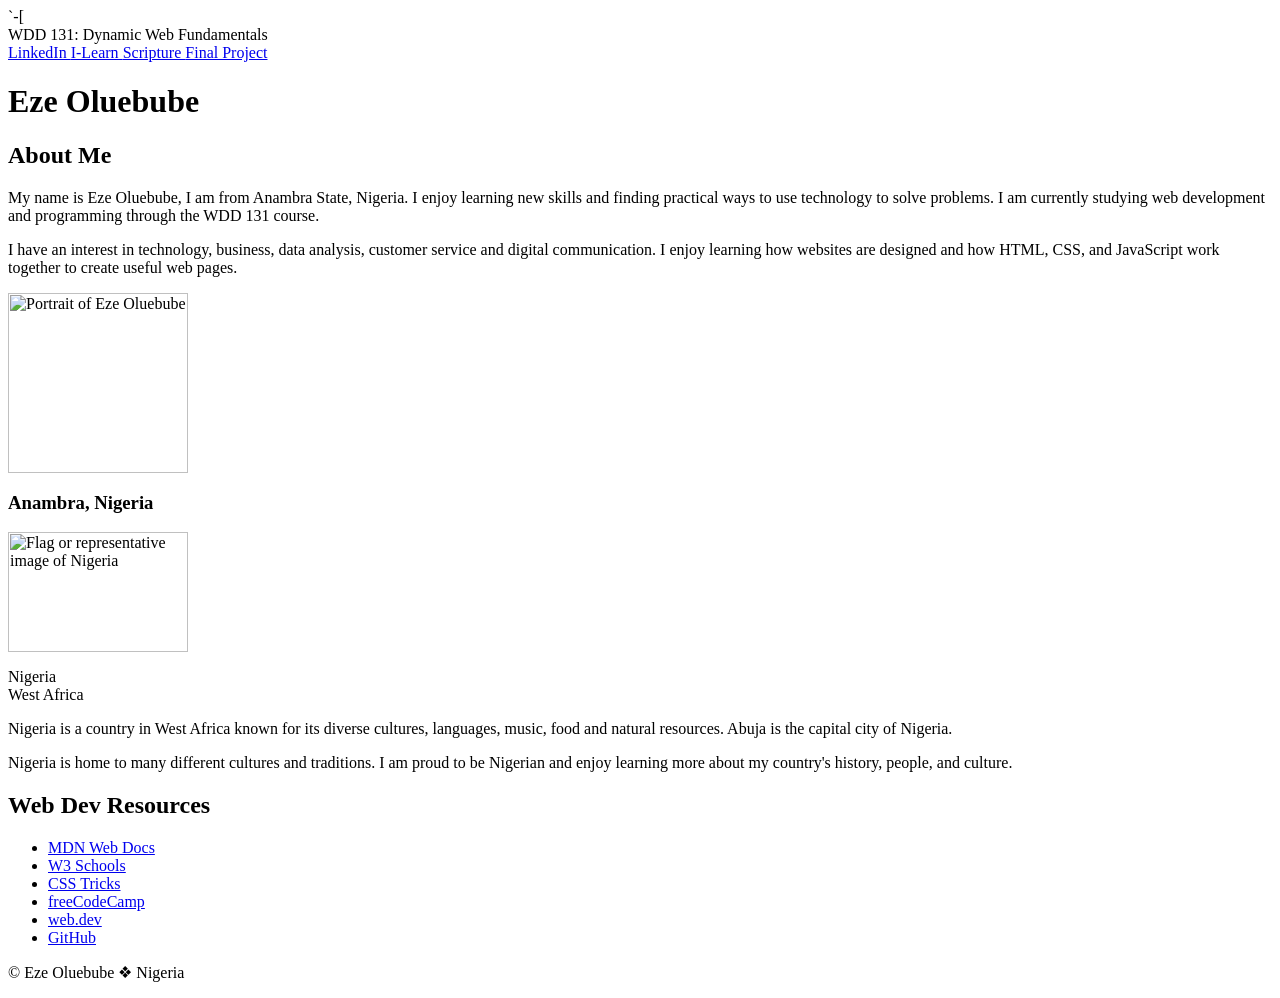
==== project/index.html @ 1045a194 "added index, destination, culture" ====
`-[<!DOCTYPE html>
<html lang="en">
<head>
    <meta charset="UTF-8">
    <meta name="viewport" content="width=device-width, initial-scale=1.0">

    <title>WDD 131 – Dynamic Web Fundamentals</title>

    <meta name="description"
        content="WDD 131 – Dynamic Web Fundamentals home page for Eze Oluebube, featuring information about web development, Nigeria, and useful web development resources.">

    <meta name="author" content="Eze Oluebube">

    <link rel="stylesheet" href="styles/base.css">

    <link rel="preconnect" href="https://fonts.googleapis.com">
    <link rel="preconnect" href="https://fonts.gstatic.com" crossorigin>
    <link href="https://fonts.googleapis.com/css2?family=Montserrat:wght@400;500;600;700&family=Roboto:wght@400;500&display=swap"
        rel="stylesheet">

    <script src="scripts/getdates.js" defer></script>
</head>

<body>

    <header>
        <span id="course-title">WDD 131: Dynamic Web Fundamentals</span>

        <nav>
            <a href="https://www.linkedin.com/in/ezeoluebube/"
                target="_blank"
                rel="noopener noreferrer">
                LinkedIn
            </a>

            <a href="https://byupw.instructure.com/"
                target="_blank"
                rel="noopener noreferrer">
                I-Learn
            </a>

            <a href="https://www.churchofjesuschrist.org/study/scriptures"
                target="_blank"
                rel="noopener noreferrer">
                Scripture
            </a>

            <a href="#">
                Final Project
            </a>
        </nav>
    </header>

    <main>

        <h1>Eze Oluebube</h1>

        <div class="cards">

            <!-- ABOUT ME CARD -->
            <section class="card about-card">

                <h2>About Me</h2>

                <div class="about-top">

                    <div class="about-text">
                        <p>
                            My name is Eze Oluebube, I am from Anambra State,
                            Nigeria. I enjoy learning new skills and finding
                            practical ways to use technology to solve problems.
                            I am currently studying web development and
                            programming through the WDD 131 course.
                        </p>

                        <p>
                            I have an interest in technology, business, data
                            analysis, customer service and digital communication.
                            I enjoy learning how websites are designed and how
                            HTML, CSS, and JavaScript work together to create
                            useful web pages.
                        </p>
                    </div>

                    <img class="profile-image"
                        src="images/profile.jpg"
                        alt="Portrait of Eze Oluebube"
                        width="180"
                        height="180">
                </div>

                <div class="location">

                    <h3>Anambra, Nigeria</h3>

                    <div class="location-content">

                        <div class="flag-area">
                            <img src="images/nigeria.jpg"
                                alt="Flag or representative image of Nigeria"
                                width="180"
                                height="120">

                            <p class="caption">
                                Nigeria<br>
                                West Africa
                            </p>
                        </div>

                        <div class="location-text">
                            <p>
                                Nigeria is a country in West Africa known for
                                its diverse cultures, languages, music, food
                                and natural resources. Abuja is the capital
                                city of Nigeria.
                            </p>

                            <p>
                                Nigeria is home to many different cultures and
                                traditions. I am proud to be Nigerian and enjoy
                                learning more about my country's history,
                                people, and culture.
                            </p>
                        </div>

                    </div>

                </div>

            </section>
            
            <section class="card resources-card">

                <h2>Web Dev Resources</h2>

                <div class="resources-content">
                    <ul>
                        <li>
                            <a href="https://developer.mozilla.org/"
                                target="_blank"
                                rel="noopener noreferrer">
                                MDN Web Docs
                            </a>
                        </li>

                        <li>
                            <a href="https://www.w3schools.com/"
                                target="_blank"
                                rel="noopener noreferrer">
                                W3 Schools
                            </a>
                        </li>

                        <li>
                            <a href="https://css-tricks.com/"
                                target="_blank"
                                rel="noopener noreferrer">
                                CSS Tricks
                            </a>
                        </li>

                        <li>
                            <a href="https://www.freecodecamp.org/"
                                target="_blank"
                                rel="noopener noreferrer">
                                freeCodeCamp
                            </a>
                        </li>

                        <li>
                            <a href="https://web.dev/"
                                target="_blank"
                                rel="noopener noreferrer">
                                web.dev
                            </a>
                        </li>

                        <li>
                            <a href="https://github.com/"
                                target="_blank"
                                rel="noopener noreferrer">
                                GitHub
                            </a>
                        </li>
                    </ul>
                </div>

            </section>

        </div>

    </main>

    <footer>

        <p>
            &copy;<span id="currentyear"></span>
            Eze Oluebube ❖ Nigeria
        </p>

        <p id="lastModified"></p>

    </footer>

</body>
</html>
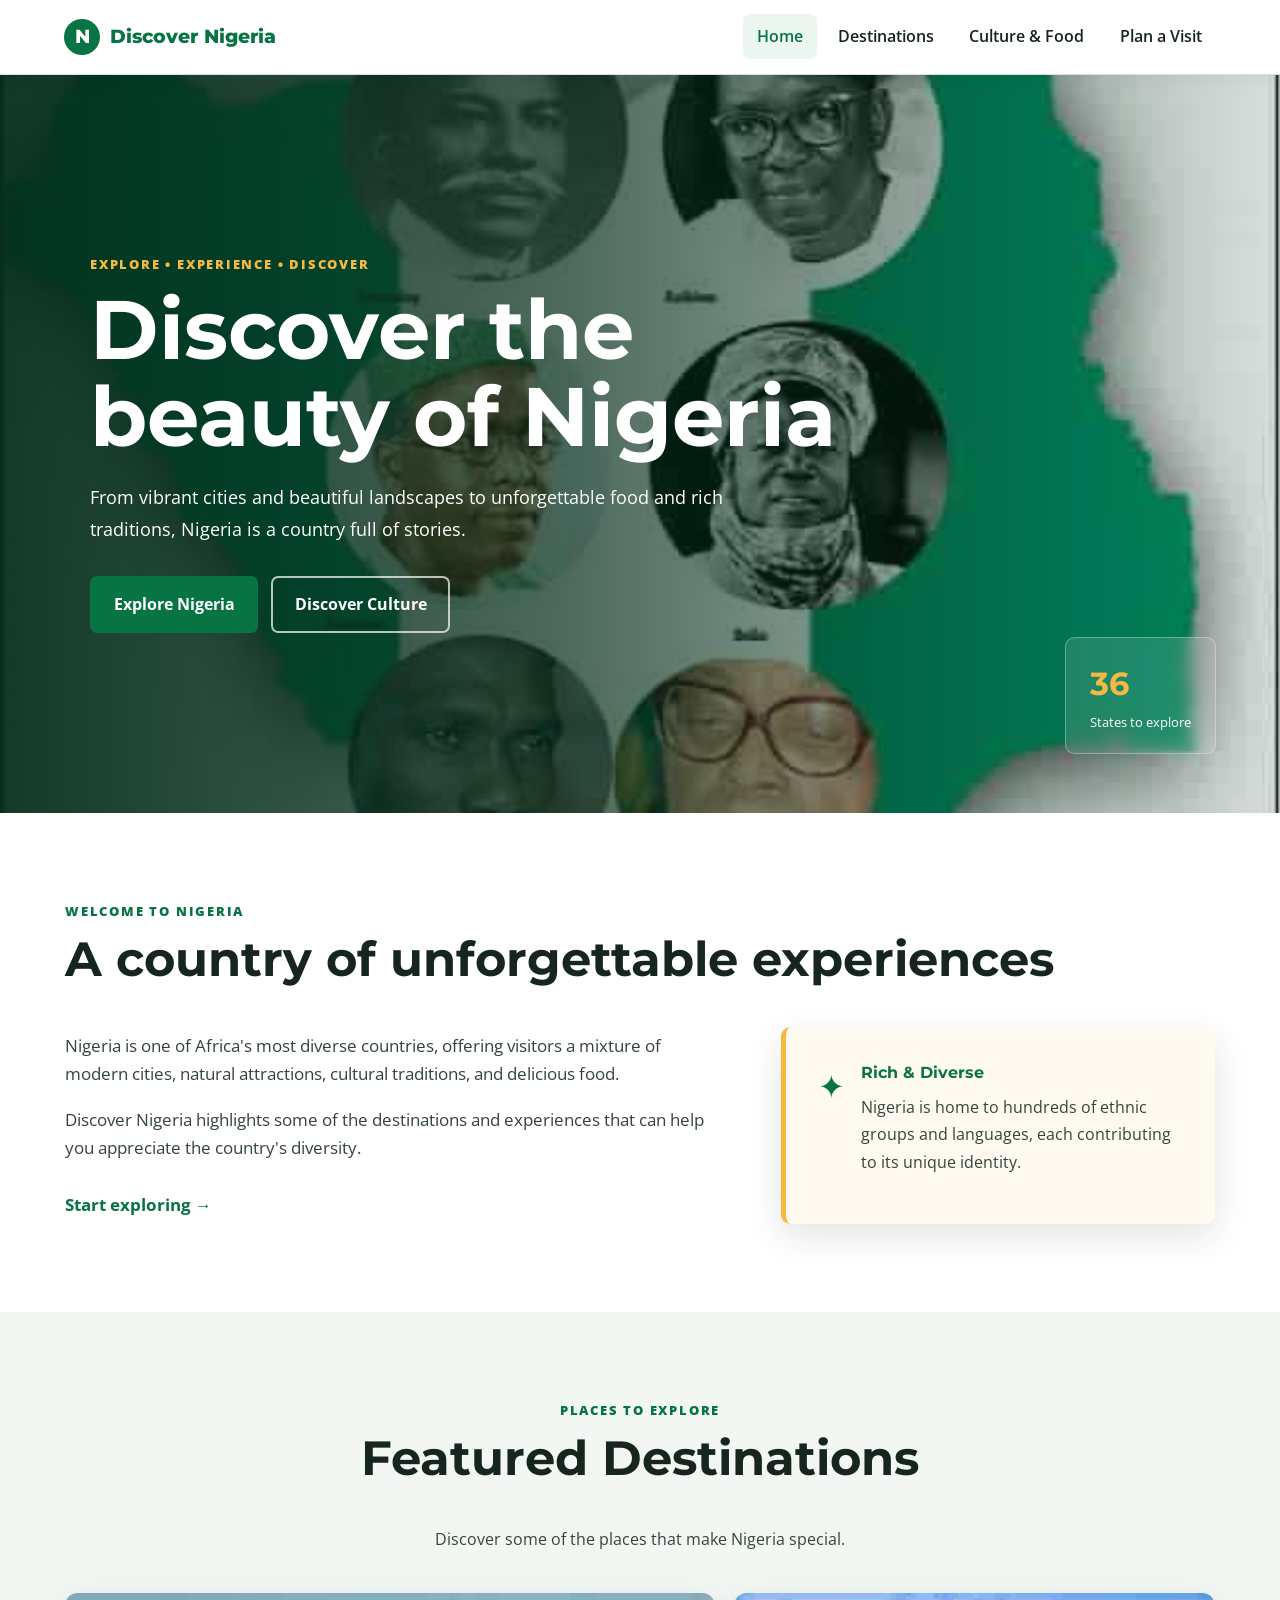
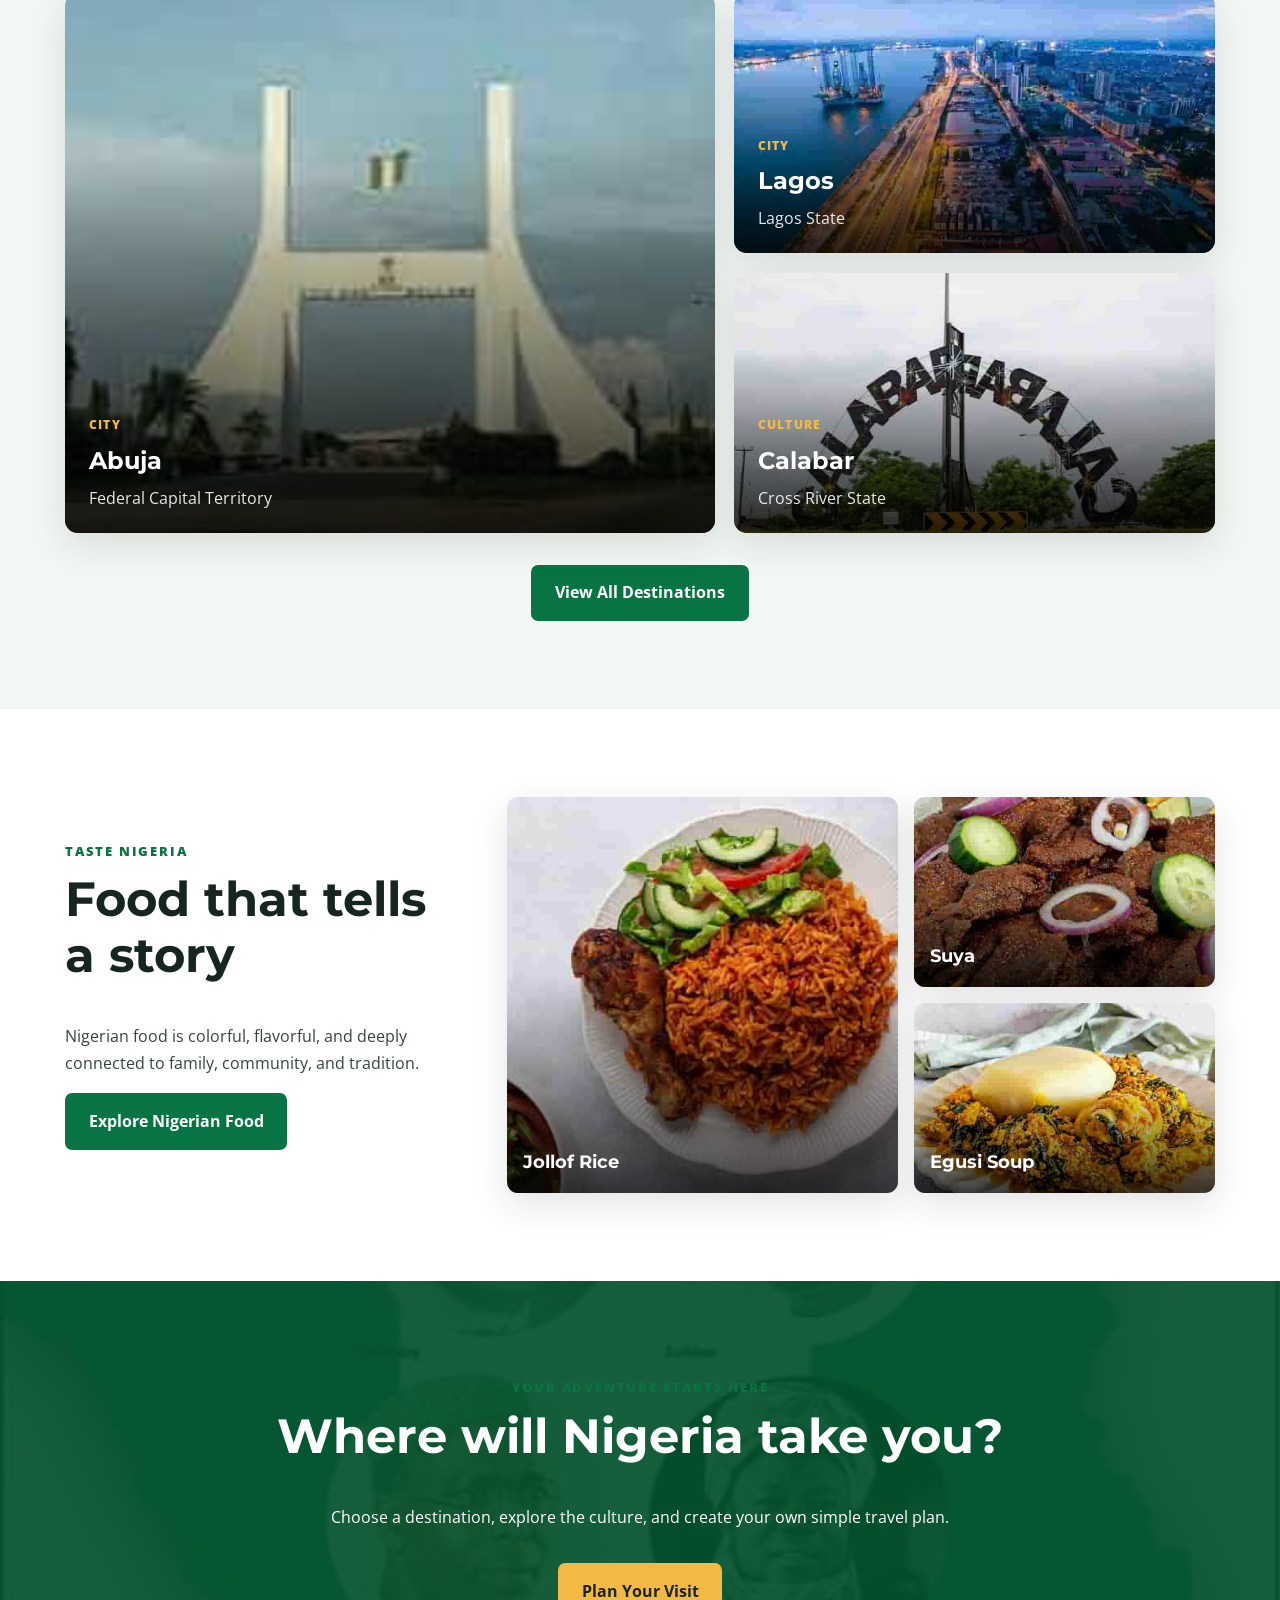
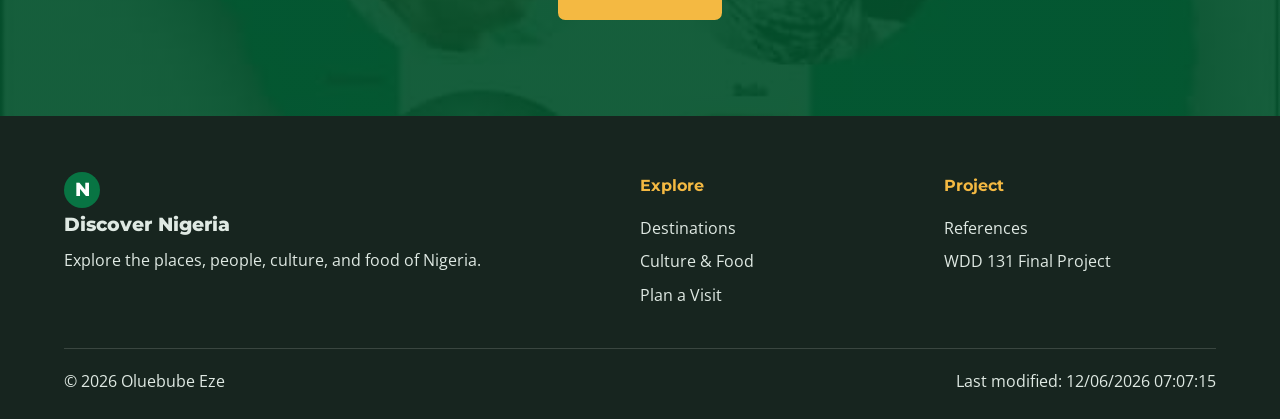
==== commit 0005a3ce: "moved files to project" ====
--- a/project/index.html
+++ b/project/index.html
@@ -1,206 +1,204 @@
-    `-[<!DOCTYPE html>
+<!DOCTYPE html>
 <html lang="en">
 <head>
     <meta charset="UTF-8">
     <meta name="viewport" content="width=device-width, initial-scale=1.0">
-
-    <title>WDD 131 – Dynamic Web Fundamentals</title>
-
-    <meta name="description"
-        content="WDD 131 – Dynamic Web Fundamentals home page for Eze Oluebube, featuring information about web development, Nigeria, and useful web development resources.">
-
-    <meta name="author" content="Eze Oluebube">
-
-    <link rel="stylesheet" href="styles/base.css">
+    <meta name="description" content="Discover Nigeria through beautiful destinations, culture, food, and travel experiences.">
+    <meta name="author" content="Oluebube Eze">
+    <title>Discover Nigeria | Home</title>
 
     <link rel="preconnect" href="https://fonts.googleapis.com">
     <link rel="preconnect" href="https://fonts.gstatic.com" crossorigin>
-    <link href="https://fonts.googleapis.com/css2?family=Montserrat:wght@400;500;600;700&family=Roboto:wght@400;500&display=swap"
-        rel="stylesheet">
-
-    <script src="scripts/getdates.js" defer></script>
+    <link href="https://fonts.googleapis.com/css2?family=Montserrat:wght@600;700;800&family=Open+Sans:wght@400;600&display=swap" rel="stylesheet">
+
+    <link rel="stylesheet" href="styles/project.css">
+    <script src="scripts/project.js" defer></script>
 </head>
 
 <body>
-
-    <header>
-        <span id="course-title">WDD 131: Dynamic Web Fundamentals</span>
-
-        <nav>
-            <a href="https://www.linkedin.com/in/ezeoluebube/"
-                target="_blank"
-                rel="noopener noreferrer">
-                LinkedIn
-            </a>
-
-            <a href="https://byupw.instructure.com/"
-                target="_blank"
-                rel="noopener noreferrer">
-                I-Learn
-            </a>
-
-            <a href="https://www.churchofjesuschrist.org/study/scriptures"
-                target="_blank"
-                rel="noopener noreferrer">
-                Scripture
-            </a>
-
-            <a href="#">
-                Final Project
-            </a>
+    <header class="site-header">
+        <a class="logo" href="index.html">
+            <span class="logo-mark">N</span>
+            <span>Discover Nigeria</span>
+        </a>
+
+        <button class="menu-button" type="button" aria-label="Open navigation menu" aria-expanded="false">
+            ☰
+        </button>
+
+        <nav class="site-nav" aria-label="Main navigation">
+            <a class="active" href="index.html">Home</a>
+            <a href="destinations.html">Destinations</a>
+            <a href="culture.html">Culture & Food</a>
+            <a href="contact.html">Plan a Visit</a>
         </nav>
     </header>
 
     <main>
-
-        <h1>Eze Oluebube</h1>
-
-        <div class="cards">
-
-            <!-- ABOUT ME CARD -->
-            <section class="card about-card">
-
-                <h2>About Me</h2>
-
-                <div class="about-top">
-
-                    <div class="about-text">
+        <section class="hero">
+            <img
+                src="images/nigeria_hero.webp"
+                alt="Beautiful Nigerian landscape"
+                width="1600"
+                height="900">
+
+            <div class="hero-overlay"></div>
+
+            <div class="hero-content">
+                <p class="eyebrow">Explore • Experience • Discover</p>
+                <h1>Discover the beauty of Nigeria</h1>
+                <p>
+                    From vibrant cities and beautiful landscapes to unforgettable
+                    food and rich traditions, Nigeria is a country full of stories.
+                </p>
+
+                <div class="hero-buttons">
+                    <a class="button" href="destinations.html">Explore Nigeria</a>
+                    <a class="button button-outline" href="culture.html">Discover Culture</a>
+                </div>
+            </div>
+
+            <div class="hero-stat">
+                <strong>36</strong>
+                <span>States to explore</span>
+            </div>
+        </section>
+
+        <section class="welcome section">
+            <div class="section-heading">
+                <p class="eyebrow">Welcome to Nigeria</p>
+                <h2>A country of unforgettable experiences</h2>
+            </div>
+
+            <div class="welcome-grid">
+                <div class="welcome-text">
+                    <p>
+                        Nigeria is one of Africa's most diverse countries, offering
+                        visitors a mixture of modern cities, natural attractions,
+                        cultural traditions, and delicious food.
+                    </p>
+
+                    <p>
+                        Discover Nigeria highlights some of the destinations and
+                        experiences that can help you appreciate the country's
+                        diversity.
+                    </p>
+
+                    <a class="text-link" href="destinations.html">
+                        Start exploring →
+                    </a>
+                </div>
+
+                <div class="fact-box">
+                    <span class="fact-icon">✦</span>
+                    <div>
+                        <strong>Rich & Diverse</strong>
                         <p>
-                            My name is Eze Oluebube, I am from Anambra State,
-                            Nigeria. I enjoy learning new skills and finding
-                            practical ways to use technology to solve problems.
-                            I am currently studying web development and
-                            programming through the WDD 131 course.
-                        </p>
-
-                        <p>
-                            I have an interest in technology, business, data
-                            analysis, customer service and digital communication.
-                            I enjoy learning how websites are designed and how
-                            HTML, CSS, and JavaScript work together to create
-                            useful web pages.
+                            Nigeria is home to hundreds of ethnic groups and
+                            languages, each contributing to its unique identity.
                         </p>
                     </div>
-
-                    <img class="profile-image"
-                        src="images/profile.jpg"
-                        alt="Portrait of Eze Oluebube"
-                        width="180"
-                        height="180">
                 </div>
-
-                <div class="location">
-
-                    <h3>Anambra, Nigeria</h3>
-
-                    <div class="location-content">
-
-                        <div class="flag-area">
-                            <img src="images/nigeria.jpg"
-                                alt="Flag or representative image of Nigeria"
-                                width="180"
-                                height="120">
-
-                            <p class="caption">
-                                Nigeria<br>
-                                West Africa
-                            </p>
-                        </div>
-
-                        <div class="location-text">
-                            <p>
-                                Nigeria is a country in West Africa known for
-                                its diverse cultures, languages, music, food
-                                and natural resources. Abuja is the capital
-                                city of Nigeria.
-                            </p>
-
-                            <p>
-                                Nigeria is home to many different cultures and
-                                traditions. I am proud to be Nigerian and enjoy
-                                learning more about my country's history,
-                                people, and culture.
-                            </p>
-                        </div>
-
-                    </div>
-
-                </div>
-
-            </section>
-            
-            <section class="card resources-card">
-
-                <h2>Web Dev Resources</h2>
-
-                <div class="resources-content">
-                    <ul>
-                        <li>
-                            <a href="https://developer.mozilla.org/"
-                                target="_blank"
-                                rel="noopener noreferrer">
-                                MDN Web Docs
-                            </a>
-                        </li>
-
-                        <li>
-                            <a href="https://www.w3schools.com/"
-                                target="_blank"
-                                rel="noopener noreferrer">
-                                W3 Schools
-                            </a>
-                        </li>
-
-                        <li>
-                            <a href="https://css-tricks.com/"
-                                target="_blank"
-                                rel="noopener noreferrer">
-                                CSS Tricks
-                            </a>
-                        </li>
-
-                        <li>
-                            <a href="https://www.freecodecamp.org/"
-                                target="_blank"
-                                rel="noopener noreferrer">
-                                freeCodeCamp
-                            </a>
-                        </li>
-
-                        <li>
-                            <a href="https://web.dev/"
-                                target="_blank"
-                                rel="noopener noreferrer">
-                                web.dev
-                            </a>
-                        </li>
-
-                        <li>
-                            <a href="https://github.com/"
-                                target="_blank"
-                                rel="noopener noreferrer">
-                                GitHub
-                            </a>
-                        </li>
-                    </ul>
-                </div>
-
-            </section>
-
-        </div>
-
+            </div>
+        </section>
+
+        <section class="destination-showcase section">
+            <div class="section-heading centered">
+                <p class="eyebrow">Places to Explore</p>
+                <h2>Featured Destinations</h2>
+                <p>Discover some of the places that make Nigeria special.</p>
+            </div>
+
+            <div id="featured-destinations" class="featured-grid"></div>
+
+            <div class="centered section-action">
+                <a class="button" href="destinations.html">View All Destinations</a>
+            </div>
+        </section>
+
+        <section class="food-showcase section">
+            <div class="food-intro">
+                <p class="eyebrow">Taste Nigeria</p>
+                <h2>Food that tells a story</h2>
+                <p>
+                    Nigerian food is colorful, flavorful, and deeply connected
+                    to family, community, and tradition.
+                </p>
+                <a class="button" href="culture.html">Explore Nigerian Food</a>
+            </div>
+
+            <div class="food-image-grid">
+                <figure class="food-image large-food">
+                    <img
+                        src="images/jollof_rice.webp"
+                        alt="Nigerian jollof rice"
+                        width="800"
+                        height="600"
+                        loading="lazy">
+                    <figcaption>Jollof Rice</figcaption>
+                </figure>
+
+                <figure class="food-image">
+                    <img
+                        src="images/suya.webp"
+                        alt="Nigerian suya"
+                        width="800"
+                        height="600"
+                        loading="lazy">
+                    <figcaption>Suya</figcaption>
+                </figure>
+
+                <figure class="food-image">
+                    <img
+                        src="images/egusi_soup.webp"
+                        alt="Nigerian egusi soup"
+                        width="800"
+                        height="600"
+                        loading="lazy">
+                    <figcaption>Egusi Soup</figcaption>
+                </figure>
+            </div>
+        </section>
+
+        <section class="cta-section">
+            <div class="cta-content">
+                <p class="eyebrow">Your Adventure Starts Here</p>
+                <h2>Where will Nigeria take you?</h2>
+                <p>
+                    Choose a destination, explore the culture, and create
+                    your own simple travel plan.
+                </p>
+                <a class="button" href="contact.html">Plan Your Visit</a>
+            </div>
+        </section>
     </main>
 
-    <footer>
-
-        <p>
-            &copy;<span id="currentyear"></span>
-            Eze Oluebube ❖ Nigeria
-        </p>
-
-        <p id="lastModified"></p>
-
+    <footer class="site-footer">
+        <div class="footer-brand">
+            <a class="logo footer-logo" href="index.html">
+                <span class="logo-mark">N</span>
+                <span>Discover Nigeria</span>
+            </a>
+            <p>Explore the places, people, culture, and food of Nigeria.</p>
+        </div>
+
+        <div>
+            <h3>Explore</h3>
+            <a href="destinations.html">Destinations</a>
+            <a href="culture.html">Culture & Food</a>
+            <a href="contact.html">Plan a Visit</a>
+        </div>
+
+        <div>
+            <h3>Project</h3>
+            <a href="references.html">References</a>
+            <p>WDD 131 Final Project</p>
+        </div>
+
+        <div class="footer-bottom">
+            <p>&copy; <span id="current-year"></span> Oluebube Eze</p>
+            <p id="last-modified"></p>
+        </div>
     </footer>
-
 </body>
 </html>
--- a/project/styles/project.css
+++ b/project/styles/project.css
@@ -0,0 +1,1054 @@
+:root {
+    --green: #087443;
+    --dark-green: #04552f;
+    --gold: #f4b942;
+    --dark: #17251f;
+    --text: #34443c;
+    --muted: #6a7971;
+    --light: #f3f7f4;
+    --cream: #fffaf0;
+    --white: #ffffff;
+    --border: #d8e2dc;
+    --shadow: 0 12px 35px rgba(23, 37, 31, 0.12);
+}
+
+* {
+    box-sizing: border-box;
+}
+
+html {
+    scroll-behavior: smooth;
+}
+
+body {
+    margin: 0;
+    color: var(--text);
+    background: var(--white);
+    font-family: "Open Sans", sans-serif;
+    line-height: 1.7;
+}
+
+img {
+    display: block;
+    max-width: 100%;
+}
+
+h1,
+h2,
+h3,
+.logo {
+    font-family: "Montserrat", sans-serif;
+}
+
+h1,
+h2,
+h3,
+p {
+    margin-top: 0;
+}
+
+h1 {
+    font-size: clamp(2.5rem, 7vw, 5.2rem);
+    line-height: 1.05;
+}
+
+h2 {
+    color: var(--dark);
+    font-size: clamp(1.9rem, 4vw, 3rem);
+    line-height: 1.15;
+}
+
+h3 {
+    color: var(--dark);
+}
+
+a {
+    color: var(--green);
+}
+
+.site-header {
+    position: sticky;
+    top: 0;
+    z-index: 100;
+    display: flex;
+    align-items: center;
+    justify-content: space-between;
+    gap: 2rem;
+    padding: 0.9rem 5%;
+    background: rgba(255, 255, 255, 0.97);
+    border-bottom: 1px solid var(--border);
+    box-shadow: 0 3px 20px rgba(0, 0, 0, 0.05);
+}
+
+.logo {
+    display: flex;
+    align-items: center;
+    gap: 0.6rem;
+    color: var(--green);
+    text-decoration: none;
+    font-size: 1.2rem;
+    font-weight: 800;
+}
+
+.logo-mark {
+    display: grid;
+    width: 36px;
+    height: 36px;
+    place-items: center;
+    color: var(--white);
+    background: var(--green);
+    border-radius: 50%;
+}
+
+.site-nav {
+    display: flex;
+    align-items: center;
+    gap: 0.4rem;
+}
+
+.site-nav a {
+    padding: 0.55rem 0.9rem;
+    color: var(--dark);
+    text-decoration: none;
+    font-weight: 600;
+    border-radius: 0.4rem;
+}
+
+.site-nav a:hover,
+.site-nav a:focus,
+.site-nav a.active {
+    color: var(--green);
+    background: #edf7f1;
+}
+
+.menu-button {
+    display: none;
+    padding: 0.2rem 0.5rem;
+    color: var(--dark);
+    background: transparent;
+    border: 0;
+    font-size: 1.8rem;
+    cursor: pointer;
+}
+
+.hero {
+    position: relative;
+    min-height: 82vh;
+    display: flex;
+    align-items: center;
+    overflow: hidden;
+    color: var(--white);
+    background: var(--dark);
+}
+
+.hero > img {
+    position: absolute;
+    inset: 0;
+    width: 100%;
+    height: 100%;
+    object-fit: cover;
+}
+
+.hero-overlay {
+    position: absolute;
+    inset: 0;
+    background:
+        linear-gradient(
+            90deg,
+            rgba(4, 45, 26, 0.94) 0%,
+            rgba(4, 45, 26, 0.7) 45%,
+            rgba(4, 45, 26, 0.15) 100%
+        );
+}
+
+.hero-content {
+    position: relative;
+    z-index: 1;
+    width: min(1100px, 90%);
+    margin: 0 auto;
+}
+
+.hero-content h1 {
+    max-width: 850px;
+    margin-bottom: 1.3rem;
+}
+
+.hero-content > p:not(.eyebrow) {
+    max-width: 650px;
+    margin-bottom: 2rem;
+    font-size: 1.15rem;
+}
+
+.eyebrow {
+    margin-bottom: 0.6rem;
+    color: var(--green);
+    font-size: 0.8rem;
+    font-weight: 800;
+    letter-spacing: 0.14em;
+    text-transform: uppercase;
+}
+
+.hero .eyebrow,
+.page-banner .eyebrow {
+    color: var(--gold);
+}
+
+.hero-buttons {
+    display: flex;
+    flex-wrap: wrap;
+    gap: 0.8rem;
+}
+
+.button {
+    display: inline-block;
+    padding: 0.8rem 1.35rem;
+    color: var(--white);
+    background: var(--green);
+    border: 2px solid var(--green);
+    border-radius: 0.45rem;
+    font-weight: 700;
+    text-decoration: none;
+    cursor: pointer;
+    transition: 0.2s ease;
+}
+
+.button:hover,
+.button:focus {
+    color: var(--white);
+    background: var(--dark-green);
+    border-color: var(--dark-green);
+    transform: translateY(-2px);
+}
+
+.button-outline {
+    color: var(--white);
+    background: transparent;
+    border-color: rgba(255, 255, 255, 0.7);
+}
+
+.button-outline:hover,
+.button-outline:focus {
+    color: var(--dark);
+    background: var(--white);
+    border-color: var(--white);
+}
+
+.hero-stat {
+    position: absolute;
+    right: 5%;
+    bottom: 8%;
+    z-index: 1;
+    display: flex;
+    flex-direction: column;
+    padding: 1.2rem 1.5rem;
+    background: rgba(255, 255, 255, 0.12);
+    border: 1px solid rgba(255, 255, 255, 0.3);
+    border-radius: 0.6rem;
+    backdrop-filter: blur(8px);
+}
+
+.hero-stat strong {
+    color: var(--gold);
+    font-family: "Montserrat", sans-serif;
+    font-size: 2rem;
+}
+
+.hero-stat span {
+    font-size: 0.8rem;
+}
+
+.section {
+    width: min(1150px, 90%);
+    margin: 0 auto;
+    padding: 5.5rem 0;
+}
+
+.section-heading {
+    margin-bottom: 2.5rem;
+}
+
+.centered {
+    text-align: center;
+}
+
+.welcome-grid {
+    display: grid;
+    grid-template-columns: 1.5fr 1fr;
+    gap: 4rem;
+    align-items: center;
+}
+
+.welcome-text {
+    font-size: 1.05rem;
+}
+
+.text-link {
+    display: inline-block;
+    margin-top: 0.7rem;
+    font-weight: 700;
+    text-decoration: none;
+}
+
+.fact-box {
+    display: flex;
+    gap: 1rem;
+    padding: 2rem;
+    background: var(--cream);
+    border-left: 5px solid var(--gold);
+    border-radius: 0.6rem;
+    box-shadow: var(--shadow);
+}
+
+.fact-icon {
+    color: var(--green);
+    font-size: 2rem;
+}
+
+.fact-box strong {
+    display: block;
+    margin-bottom: 0.5rem;
+    color: var(--green);
+    font-family: "Montserrat", sans-serif;
+}
+
+.destination-showcase {
+    width: 100%;
+    padding-right: 5%;
+    padding-left: 5%;
+    background: var(--light);
+}
+
+.destination-showcase > .section-heading,
+.destination-showcase > .featured-grid,
+.destination-showcase > .section-action {
+    width: min(1150px, 100%);
+    margin-right: auto;
+    margin-left: auto;
+}
+
+.featured-grid {
+    display: grid;
+    grid-template-columns: 1.35fr 1fr;
+    grid-template-rows: 260px 260px;
+    gap: 1.2rem;
+}
+
+.featured-destination {
+    position: relative;
+    overflow: hidden;
+    min-height: 260px;
+    border-radius: 0.8rem;
+    box-shadow: var(--shadow);
+}
+
+.featured-destination:first-child {
+    grid-row: 1 / 3;
+}
+
+.featured-destination img {
+    width: 100%;
+    height: 100%;
+    object-fit: cover;
+    transition: transform 0.5s ease;
+}
+
+.featured-destination:hover img {
+    transform: scale(1.06);
+}
+
+.featured-destination::after {
+    content: "";
+    position: absolute;
+    inset: 0;
+    background: linear-gradient(
+        transparent 30%,
+        rgba(0, 0, 0, 0.82) 100%
+    );
+}
+
+.featured-overlay {
+    position: absolute;
+    right: 1.5rem;
+    bottom: 1.3rem;
+    left: 1.5rem;
+    z-index: 1;
+    color: var(--white);
+}
+
+.featured-overlay span {
+    color: var(--gold);
+    font-size: 0.75rem;
+    font-weight: 800;
+    letter-spacing: 0.1em;
+    text-transform: uppercase;
+}
+
+.featured-overlay h3 {
+    margin: 0.2rem 0;
+    color: var(--white);
+    font-size: 1.5rem;
+}
+
+.featured-overlay p {
+    margin-bottom: 0;
+    opacity: 0.9;
+}
+
+.section-action {
+    margin-top: 2rem;
+    text-align: center;
+}
+
+.food-showcase {
+    display: grid;
+    grid-template-columns: 0.8fr 1.5fr;
+    gap: 4rem;
+    align-items: center;
+}
+
+.food-intro {
+    max-width: 420px;
+}
+
+.food-image-grid {
+    display: grid;
+    grid-template-columns: 1.3fr 1fr;
+    grid-template-rows: 190px 190px;
+    gap: 1rem;
+}
+
+.food-image {
+    position: relative;
+    overflow: hidden;
+    margin: 0;
+    border-radius: 0.7rem;
+    box-shadow: var(--shadow);
+}
+
+.food-image:first-child {
+    grid-row: 1 / 3;
+}
+
+.food-image img {
+    width: 100%;
+    height: 100%;
+    object-fit: cover;
+    transition: transform 0.4s ease;
+}
+
+.food-image:hover img {
+    transform: scale(1.05);
+}
+
+.food-image::after {
+    content: "";
+    position: absolute;
+    inset: 0;
+    background: linear-gradient(transparent 45%, rgba(0, 0, 0, 0.75));
+}
+
+.food-image figcaption {
+    position: absolute;
+    bottom: 1rem;
+    left: 1rem;
+    z-index: 1;
+    color: var(--white);
+    font-family: "Montserrat", sans-serif;
+    font-size: 1.1rem;
+    font-weight: 700;
+}
+
+.cta-section {
+    padding: 6rem 5%;
+    color: var(--white);
+    text-align: center;
+    background:
+        linear-gradient(rgba(4, 82, 45, 0.93), rgba(4, 82, 45, 0.93)),
+        url("../images/nigeria_hero.webp") center / cover;
+}
+
+.cta-content {
+    width: min(750px, 100%);
+    margin: auto;
+}
+
+.cta-section h2 {
+    color: var(--white);
+}
+
+.cta-section .button {
+    margin-top: 1rem;
+    color: var(--dark);
+    background: var(--gold);
+    border-color: var(--gold);
+}
+
+.cta-section .button:hover {
+    background: #ffd36b;
+    border-color: #ffd36b;
+}
+
+.page-banner {
+    display: grid;
+    min-height: 42vh;
+    padding: 4rem 5%;
+    place-items: center;
+    color: var(--white);
+    text-align: center;
+    background:
+        linear-gradient(rgba(4, 65, 36, 0.9), rgba(4, 65, 36, 0.9)),
+        url("../images/nigeria_hero.webp") center / cover;
+}
+
+.page-banner > div {
+    max-width: 800px;
+}
+
+.page-banner h1 {
+    margin-bottom: 1rem;
+}
+
+.destination-section {
+    min-height: 500px;
+}
+
+.filter-buttons {
+    display: flex;
+    justify-content: center;
+    flex-wrap: wrap;
+    gap: 0.7rem;
+    margin-bottom: 1.5rem;
+}
+
+.filter-button {
+    padding: 0.65rem 1.1rem;
+    color: var(--dark);
+    background: var(--white);
+    border: 1px solid var(--border);
+    border-radius: 2rem;
+    font-weight: 600;
+    cursor: pointer;
+}
+
+.filter-button:hover,
+.filter-button:focus,
+.filter-button.active-filter {
+    color: var(--white);
+    background: var(--green);
+    border-color: var(--green);
+}
+
+.status-message,
+.success-message {
+    min-height: 1.6rem;
+    color: var(--green);
+    font-weight: 600;
+    text-align: center;
+}
+
+.destination-grid {
+    display: grid;
+    grid-template-columns: repeat(3, 1fr);
+    gap: 1.5rem;
+}
+
+.destination-card {
+    overflow: hidden;
+    background: var(--white);
+    border: 1px solid var(--border);
+    border-radius: 0.8rem;
+    box-shadow: var(--shadow);
+    transition: transform 0.2s ease, box-shadow 0.2s ease;
+}
+
+.destination-card:hover {
+    transform: translateY(-6px);
+    box-shadow: 0 18px 40px rgba(23, 37, 31, 0.17);
+}
+
+.destination-image {
+    position: relative;
+    height: 240px;
+    overflow: hidden;
+}
+
+.destination-image img {
+    width: 100%;
+    height: 100%;
+    object-fit: cover;
+    transition: transform 0.4s ease;
+}
+
+.destination-card:hover .destination-image img {
+    transform: scale(1.05);
+}
+
+.destination-type {
+    position: absolute;
+    top: 1rem;
+    left: 1rem;
+    padding: 0.35rem 0.7rem;
+    color: var(--dark);
+    background: var(--gold);
+    border-radius: 2rem;
+    font-size: 0.75rem;
+    font-weight: 800;
+    text-transform: uppercase;
+}
+
+.destination-content {
+    padding: 1.4rem;
+}
+
+.destination-location {
+    margin-bottom: 0.3rem;
+    color: var(--green);
+    font-size: 0.8rem;
+    font-weight: 700;
+    text-transform: uppercase;
+}
+
+.destination-content h3 {
+    margin-bottom: 0.5rem;
+    font-size: 1.4rem;
+}
+
+.favorite-button {
+    padding: 0.55rem 0.9rem;
+    color: var(--green);
+    background: var(--white);
+    border: 1px solid var(--green);
+    border-radius: 0.4rem;
+    font-weight: 700;
+    cursor: pointer;
+}
+
+.favorite-button:hover,
+.favorite-button.active-favorite {
+    color: var(--white);
+    background: var(--green);
+}
+
+.destination-tip {
+    display: flex;
+    align-items: center;
+    justify-content: space-between;
+    gap: 2rem;
+    padding: 4rem 8%;
+    background: var(--cream);
+}
+
+.destination-tip > div {
+    max-width: 750px;
+}
+
+.destination-tip h2 {
+    margin-bottom: 0.8rem;
+}
+
+.culture-banner {
+    background:
+        linear-gradient(rgba(4, 65, 36, 0.9), rgba(4, 65, 36, 0.9)),
+        url("../images/jollof_rice.webp") center / cover;
+}
+
+.culture-grid {
+    display: grid;
+    grid-template-columns: repeat(4, 1fr);
+    gap: 1rem;
+}
+
+.culture-card {
+    padding: 2rem 1.5rem;
+    background: var(--white);
+    border: 1px solid var(--border);
+    border-radius: 0.7rem;
+    box-shadow: 0 8px 25px rgba(23, 37, 31, 0.07);
+}
+
+.culture-card:hover {
+    border-color: var(--green);
+}
+
+.culture-icon {
+    display: grid;
+    width: 48px;
+    height: 48px;
+    margin-bottom: 1rem;
+    place-items: center;
+    color: var(--white);
+    background: var(--green);
+    border-radius: 50%;
+    font-size: 1.4rem;
+}
+
+.food-gallery {
+    width: 100%;
+    padding-right: 5%;
+    padding-left: 5%;
+    background: var(--light);
+}
+
+.food-gallery > .section-heading,
+.food-gallery > .food-cards {
+    width: min(1150px, 100%);
+    margin-right: auto;
+    margin-left: auto;
+}
+
+.food-cards {
+    display: grid;
+    grid-template-columns: repeat(3, 1fr);
+    gap: 1.5rem;
+}
+
+.food-card-image {
+    overflow: hidden;
+    background: var(--white);
+    border-radius: 0.8rem;
+    box-shadow: var(--shadow);
+}
+
+.food-card-image > img {
+    width: 100%;
+    height: 280px;
+    object-fit: cover;
+    transition: transform 0.4s ease;
+}
+
+.food-card-image:hover > img {
+    transform: scale(1.04);
+}
+
+.food-card-content {
+    padding: 1.5rem;
+}
+
+.food-card-content > span {
+    color: var(--gold);
+    font-family: "Montserrat", sans-serif;
+    font-size: 1.3rem;
+    font-weight: 800;
+}
+
+.food-card-content h3 {
+    margin: 0.2rem 0 0.5rem;
+}
+
+.culture-quote {
+    padding: 5rem 8%;
+    color: var(--white);
+    background: var(--green);
+}
+
+.culture-quote > div {
+    width: min(900px, 100%);
+    margin: auto;
+    text-align: center;
+}
+
+.culture-quote h2 {
+    color: var(--white);
+}
+
+.quote-mark {
+    margin-bottom: 0;
+    color: var(--gold);
+    font-family: Georgia, serif;
+    font-size: 5rem;
+    line-height: 0.7;
+}
+
+.planner-section {
+    display: grid;
+    grid-template-columns: 0.85fr 1.15fr;
+    gap: 4rem;
+    align-items: start;
+}
+
+.planner-intro {
+    position: sticky;
+    top: 110px;
+}
+
+.planner-highlights {
+    display: grid;
+    gap: 0.8rem;
+    margin-top: 2rem;
+}
+
+.planner-highlights div {
+    display: flex;
+    align-items: center;
+    gap: 1rem;
+    padding: 1rem;
+    background: var(--light);
+    border-radius: 0.5rem;
+}
+
+.planner-highlights strong {
+    color: var(--green);
+    font-family: "Montserrat", sans-serif;
+}
+
+.travel-form {
+    display: grid;
+    grid-template-columns: 1fr 1fr;
+    gap: 1.2rem;
+    padding: 2rem;
+    background: var(--light);
+    border: 1px solid var(--border);
+    border-radius: 0.8rem;
+}
+
+.form-group {
+    display: flex;
+    flex-direction: column;
+    gap: 0.4rem;
+}
+
+.form-group label {
+    color: var(--dark);
+    font-weight: 700;
+}
+
+.form-group input,
+.form-group select,
+.form-group textarea {
+    width: 100%;
+    padding: 0.8rem;
+    color: var(--text);
+    background: var(--white);
+    border: 1px solid #bfcac4;
+    border-radius: 0.4rem;
+    font: inherit;
+}
+
+.form-group input:focus,
+.form-group select:focus,
+.form-group textarea:focus {
+    outline: 3px solid rgba(244, 185, 66, 0.35);
+    border-color: var(--green);
+}
+
+.full-width {
+    grid-column: 1 / -1;
+}
+
+.form-button {
+    width: fit-content;
+}
+
+.saved-plan {
+    grid-column: 1 / -1;
+    margin-top: 1rem;
+}
+
+.saved-plan-box {
+    min-height: 100px;
+    padding: 1.5rem;
+    background: #edf7f1;
+    border-left: 5px solid var(--green);
+    border-radius: 0.5rem;
+}
+
+.saved-plan-item {
+    display: grid;
+    grid-template-columns: 150px 1fr;
+    gap: 1rem;
+    padding: 0.7rem 0;
+    border-bottom: 1px solid var(--border);
+}
+
+.saved-plan-item:last-child {
+    border-bottom: 0;
+}
+
+.saved-plan-item strong {
+    color: var(--green);
+}
+
+.site-footer {
+    display: grid;
+    grid-template-columns: 2fr 1fr 1fr;
+    gap: 2rem;
+    padding: 3.5rem 5% 1.5rem;
+    color: #dfe9e3;
+    background: var(--dark);
+}
+
+.footer-logo {
+    color: var(--white);
+    margin-bottom: 1rem;
+}
+
+.site-footer h3 {
+    color: var(--gold);
+    font-size: 1rem;
+}
+
+.site-footer > div:not(.footer-bottom) a {
+    display: block;
+    margin-bottom: 0.4rem;
+    color: #dfe9e3;
+    text-decoration: none;
+}
+
+.site-footer a:hover {
+    color: var(--gold);
+}
+
+.footer-bottom {
+    grid-column: 1 / -1;
+    display: flex;
+    justify-content: space-between;
+    gap: 1rem;
+    padding-top: 1.2rem;
+    border-top: 1px solid rgba(255, 255, 255, 0.15);
+}
+
+.footer-bottom p {
+    margin: 0;
+}
+
+@media (max-width: 850px) {
+    .menu-button {
+        display: block;
+    }
+
+    .site-nav {
+        position: absolute;
+        top: 100%;
+        right: 0;
+        left: 0;
+        display: none;
+        flex-direction: column;
+        align-items: stretch;
+        padding: 1rem 5%;
+        background: var(--white);
+        border-bottom: 1px solid var(--border);
+    }
+
+    .site-nav.open {
+        display: flex;
+    }
+
+    .site-nav a {
+        padding: 0.8rem;
+    }
+
+    .welcome-grid,
+    .food-showcase,
+    .planner-section {
+        grid-template-columns: 1fr;
+    }
+
+    .planner-intro {
+        position: static;
+    }
+
+    .destination-grid,
+    .food-cards {
+        grid-template-columns: repeat(2, 1fr);
+    }
+
+    .culture-grid {
+        grid-template-columns: repeat(2, 1fr);
+    }
+
+    .food-showcase {
+        gap: 2rem;
+    }
+}
+
+@media (max-width: 600px) {
+    .site-header {
+        padding: 0.8rem 4%;
+    }
+
+    .hero {
+        min-height: 78vh;
+    }
+
+    .hero-content {
+        width: 92%;
+    }
+
+    .hero-stat {
+        display: none;
+    }
+
+    .section {
+        width: 92%;
+        padding: 4rem 0;
+    }
+
+    .destination-showcase,
+    .food-gallery {
+        padding-right: 4%;
+        padding-left: 4%;
+    }
+
+    .featured-grid {
+        display: grid;
+        grid-template-columns: 1fr;
+        grid-template-rows: repeat(3, 220px);
+    }
+
+    .featured-destination:first-child {
+        grid-row: auto;
+    }
+
+    .food-image-grid {
+        grid-template-columns: 1fr;
+        grid-template-rows: 250px 180px 180px;
+    }
+
+    .food-image:first-child {
+        grid-row: auto;
+    }
+
+    .destination-grid,
+    .food-cards,
+    .culture-grid,
+    .travel-form {
+        grid-template-columns: 1fr;
+    }
+
+    .full-width {
+        grid-column: auto;
+    }
+
+    .destination-tip {
+        flex-direction: column;
+        align-items: flex-start;
+        padding: 3rem 5%;
+    }
+
+    .travel-form {
+        padding: 1.3rem;
+    }
+
+    .saved-plan-item {
+        grid-template-columns: 1fr;
+        gap: 0.2rem;
+    }
+
+    .site-footer {
+        grid-template-columns: 1fr;
+        padding: 3rem 5% 1.5rem;
+    }
+
+    .footer-bottom {
+        grid-column: auto;
+        flex-direction: column;
+    }
+
+    .page-banner {
+        min-height: 38vh;
+    }
+
+    .filter-buttons {
+        justify-content: flex-start;
+    }
+}
